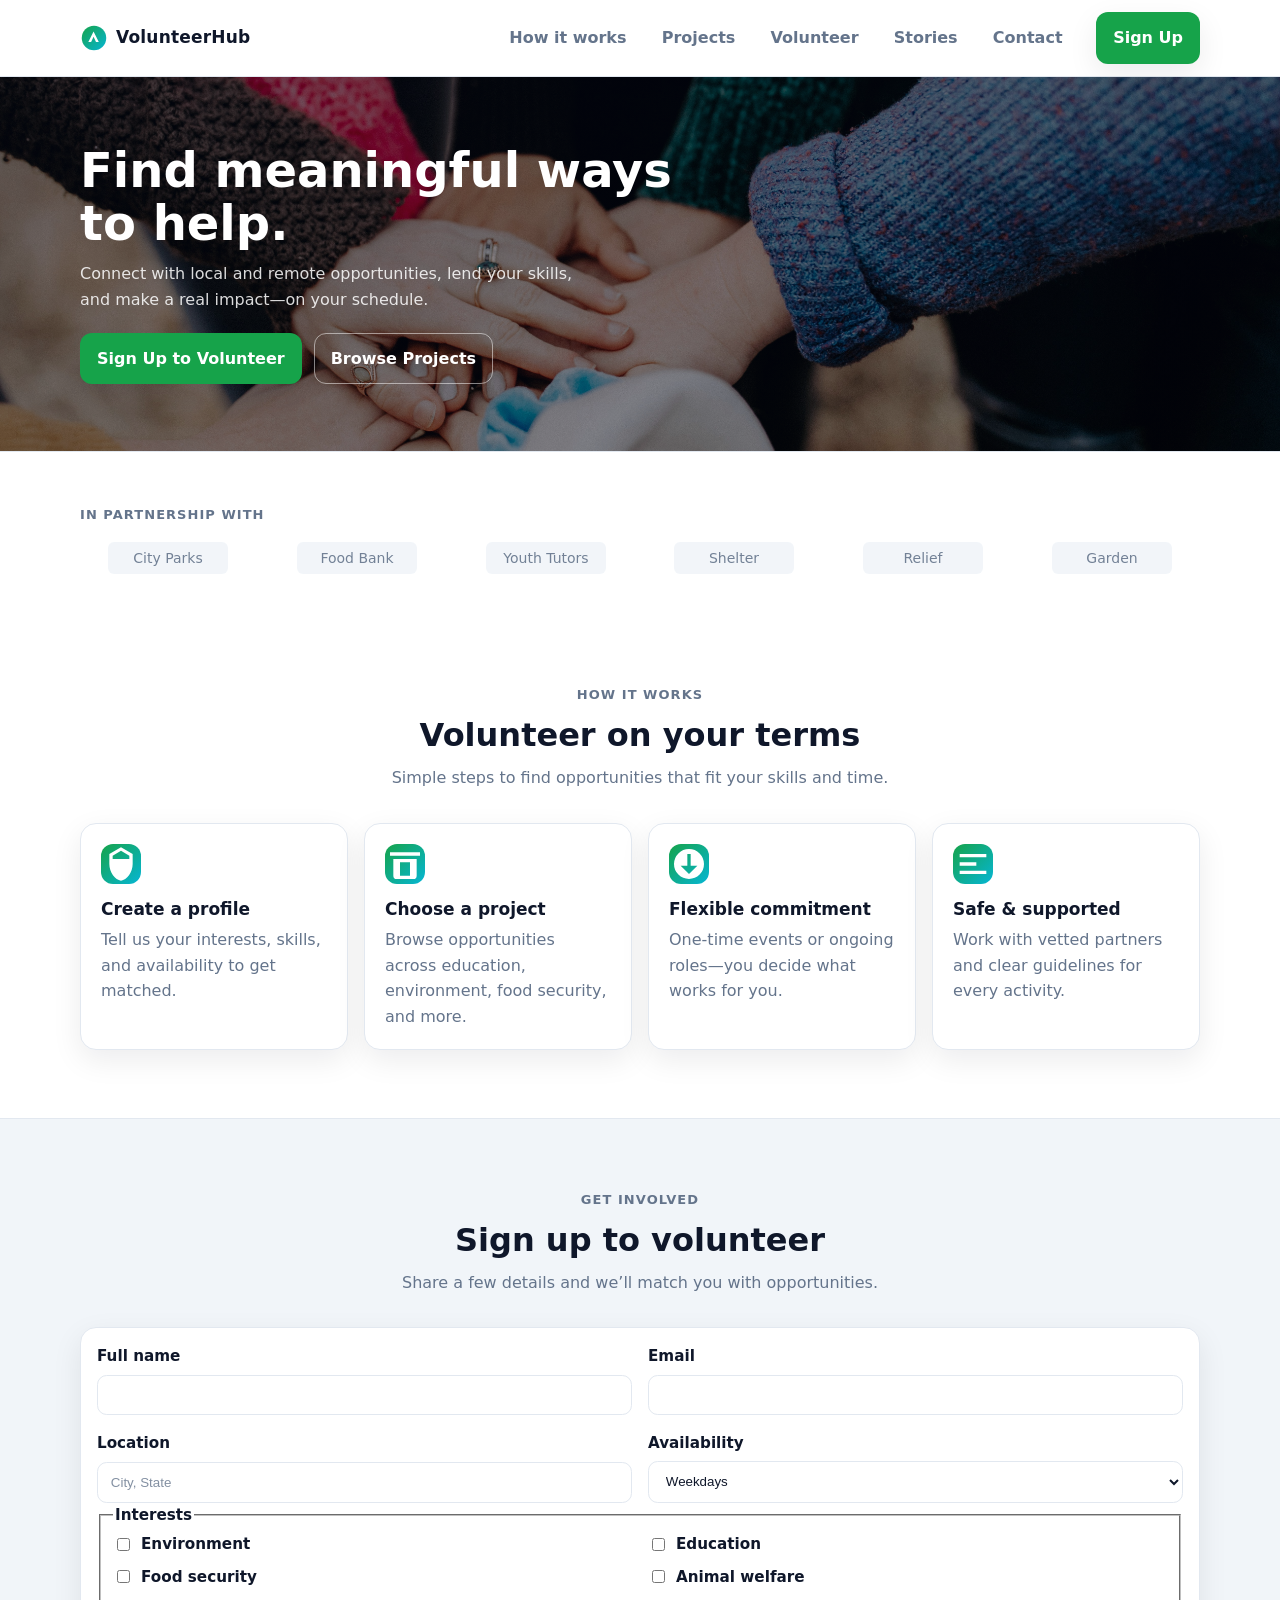
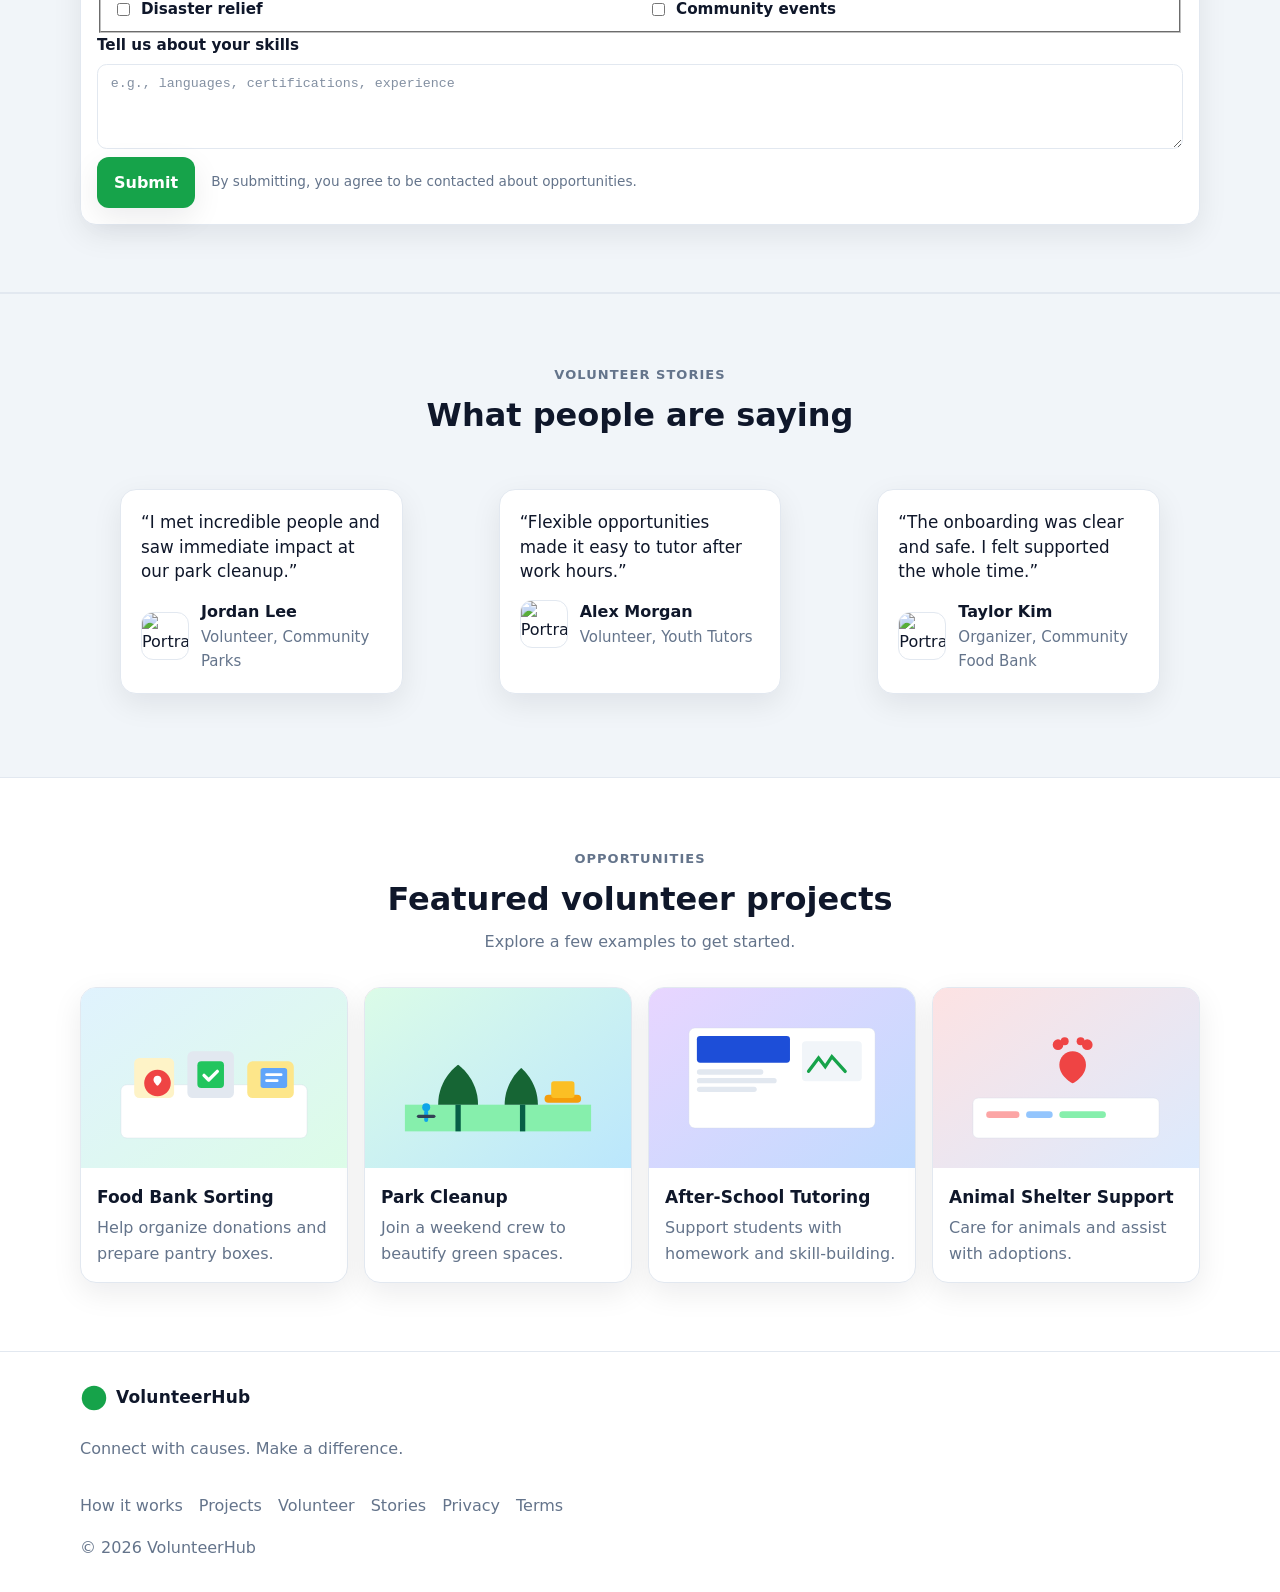
==== index.html @ 857c530c "add initial repo" ====
<!DOCTYPE html>
<html lang="en">
  <head>
    <meta charset="utf-8" />
    <meta name="viewport" content="width=device-width, initial-scale=1" />
    <title>VolunteerHub — Lend a Hand</title>
    <meta name="description" content="Join local and remote volunteer projects. Sign up to help and make an impact." />
    <link rel="stylesheet" href="styles.css" />
  </head>
  <body>
    <!-- Navigation -->
    <header class="site-header">
      <nav class="nav container" aria-label="Primary">
        <a href="#" class="brand" aria-label="VolunteerHub home">
          <svg class="brand-mark" viewBox="0 0 32 32" aria-hidden="true" focusable="false">
            <defs>
              <linearGradient id="g" x1="0" y1="0" x2="1" y2="1">
                <stop offset="0%" stop-color="var(--accent)" />
                <stop offset="100%" stop-color="var(--accent-2)" />
              </linearGradient>
            </defs>
            <circle cx="16" cy="16" r="14" fill="url(#g)" />
            <path d="M9.5 20.5l6-12 6 12h-3.2l-2.8-6-2.8 6H9.5z" fill="#fff" />
          </svg>
          <span class="brand-name">VolunteerHub</span>
        </a>
        <button class="nav-toggle" aria-expanded="false" aria-controls="nav-links">
          <span class="sr-only">Toggle navigation</span>
          ☰
        </button>
        <ul id="nav-links" class="nav-links">
          <li><a href="#features">How it works</a></li>
          <li><a href="#gallery">Projects</a></li>
          <li><a href="#volunteer">Volunteer</a></li>
          <li><a href="#testimonials">Stories</a></li>
          <li><a href="#footer">Contact</a></li>
        </ul>
        <div class="nav-cta">
          <a class="btn btn-primary" href="#volunteer">Sign Up</a>
        </div>
      </nav>
    </header>

    <!-- Hero -->
    <section class="hero" style="--hero-image: url('images/hannah-busing-Zyx1bK9mqmA-unsplash.jpg');">
      <div class="container hero-inner">
        <div class="hero-copy">
          <h1>Find meaningful ways to help.</h1>
          <p>
            Connect with local and remote opportunities, lend your skills, and
            make a real impact—on your schedule.
          </p>
          <div class="hero-actions">
            <a class="btn btn-primary" href="#volunteer">Sign Up to Volunteer</a>
            <a class="btn btn-ghost" href="#gallery">Browse Projects</a>
          </div>
        </div>
        <div class="hero-art" aria-hidden="true">
          <svg viewBox="0 0 520 380" class="hero-svg">
            <defs>
              <linearGradient id="gradA" x1="0" y1="0" x2="1" y2="1">
                <stop offset="0%" stop-color="var(--accent)" />
                <stop offset="100%" stop-color="var(--accent-2)" />
              </linearGradient>
            </defs>
            <rect x="20" y="20" rx="16" width="340" height="220" fill="url(#gradA)" opacity="0.15" />
            <rect x="60" y="60" rx="14" width="280" height="160" fill="url(#gradA)" opacity="0.25" />
            <g opacity="0.9">
              <rect x="380" y="40" width="120" height="16" rx="8" fill="var(--accent)" />
              <rect x="380" y="70" width="90" height="16" rx="8" fill="var(--accent-2)" />
              <rect x="380" y="100" width="60" height="16" rx="8" fill="var(--gray-400)" />
              <rect x="380" y="140" width="120" height="90" rx="10" fill="var(--surface)" stroke="var(--border)" />
            </g>
          </svg>
        </div>
      </div>
    </section>

    <!-- Logo Cloud -->
    <section class="logo-cloud">
      <div class="container">
        <p class="overline">In partnership with</p>
        <ul class="logo-grid" aria-label="Customer logos">
          <li>
            <svg viewBox="0 0 120 32" role="img" aria-label="City Parks Alliance">
              <rect width="120" height="32" rx="6" fill="var(--surface-2)" />
              <text x="60" y="21" text-anchor="middle" fill="var(--text-muted)" font-family="ui-sans-serif, system-ui, -apple-system, Segoe UI, Roboto, Arial" font-size="14">City Parks</text>
            </svg>
          </li>
          <li>
            <svg viewBox="0 0 120 32" role="img" aria-label="Community Food Bank">
              <rect width="120" height="32" rx="6" fill="var(--surface-2)" />
              <text x="60" y="21" text-anchor="middle" fill="var(--text-muted)" font-family="ui-sans-serif, system-ui, -apple-system, Segoe UI, Roboto, Arial" font-size="14">Food Bank</text>
            </svg>
          </li>
          <li>
            <svg viewBox="0 0 120 32" role="img" aria-label="Youth Tutors">
              <rect width="120" height="32" rx="6" fill="var(--surface-2)" />
              <text x="60" y="21" text-anchor="middle" fill="var(--text-muted)" font-family="ui-sans-serif, system-ui, -apple-system, Segoe UI, Roboto, Arial" font-size="14">Youth Tutors</text>
            </svg>
          </li>
          <li>
            <svg viewBox="0 0 120 32" role="img" aria-label="Animal Shelter">
              <rect width="120" height="32" rx="6" fill="var(--surface-2)" />
              <text x="60" y="21" text-anchor="middle" fill="var(--text-muted)" font-family="ui-sans-serif, system-ui, -apple-system, Segoe UI, Roboto, Arial" font-size="14">Shelter</text>
            </svg>
          </li>
          <li>
            <svg viewBox="0 0 120 32" role="img" aria-label="Disaster Relief">
              <rect width="120" height="32" rx="6" fill="var(--surface-2)" />
              <text x="60" y="21" text-anchor="middle" fill="var(--text-muted)" font-family="ui-sans-serif, system-ui, -apple-system, Segoe UI, Roboto, Arial" font-size="14">Relief</text>
            </svg>
          </li>
          <li>
            <svg viewBox="0 0 120 32" role="img" aria-label="Community Garden">
              <rect width="120" height="32" rx="6" fill="var(--surface-2)" />
              <text x="60" y="21" text-anchor="middle" fill="var(--text-muted)" font-family="ui-sans-serif, system-ui, -apple-system, Segoe UI, Roboto, Arial" font-size="14">Garden</text>
            </svg>
          </li>
        </ul>
      </div>
    </section>

    <!-- Features -->
    <section id="features" class="features section">
      <div class="container">
        <header class="section-header">
          <p class="overline">How it works</p>
          <h2>Volunteer on your terms</h2>
          <p class="muted">Simple steps to find opportunities that fit your skills and time.</p>
        </header>
        <div class="feature-grid">
          <article class="feature">
            <div class="icon">
              <svg viewBox="0 0 24 24" aria-hidden="true"><path fill="currentColor" d="M12 2l7 4v6c0 5-3.5 9.5-7 10-3.5-.5-7-5-7-10V6l7-4zM7 9h10V7L12 4 7 7v2z"/></svg>
            </div>
            <h3>Create a profile</h3>
            <p>Tell us your interests, skills, and availability to get matched.</p>
          </article>
          <article class="feature">
            <div class="icon">
              <svg viewBox="0 0 24 24" aria-hidden="true"><path fill="currentColor" d="M3 5h18v2H3V5zm2 4h14v10a2 2 0 0 1-2 2H7a2 2 0 0 1-2-2V9zm4 2v8h6v-8H9z"/></svg>
            </div>
            <h3>Choose a project</h3>
            <p>Browse opportunities across education, environment, food security, and more.</p>
          </article>
          <article class="feature">
            <div class="icon">
              <svg viewBox="0 0 24 24" aria-hidden="true"><path fill="currentColor" d="M12 3a9 9 0 100 18 9 9 0 000-18zm1 10h4l-5 5-5-5h4V6h2v7z"/></svg>
            </div>
            <h3>Flexible commitment</h3>
            <p>One-time events or ongoing roles—you decide what works for you.</p>
          </article>
          <article class="feature">
            <div class="icon">
              <svg viewBox="0 0 24 24" aria-hidden="true"><path fill="currentColor" d="M4 6h16v2H4V6zm0 5h10v2H4v-2zm0 5h16v2H4v-2z"/></svg>
            </div>
            <h3>Safe & supported</h3>
            <p>Work with vetted partners and clear guidelines for every activity.</p>
          </article>
        </div>
      </div>
    </section>

    <!-- Volunteer Signup -->
    <section id="volunteer" class="section alt volunteer">
      <div class="container">
        <header class="section-header">
          <p class="overline">Get involved</p>
          <h2>Sign up to volunteer</h2>
          <p class="muted">Share a few details and we’ll match you with opportunities.</p>
        </header>
        <form class="form" action="/signup" method="post">
          <div class="form-grid">
            <div class="input-group">
              <label for="name">Full name</label>
              <input type="text" id="name" name="name" required autocomplete="name" />
            </div>
            <div class="input-group">
              <label for="email">Email</label>
              <input type="email" id="email" name="email" required autocomplete="email" />
            </div>
            <div class="input-group">
              <label for="location">Location</label>
              <input type="text" id="location" name="location" placeholder="City, State" autocomplete="address-level2" />
            </div>
            <div class="input-group">
              <label for="availability">Availability</label>
              <select id="availability" name="availability">
                <option value="weekdays">Weekdays</option>
                <option value="weeknights">Weeknights</option>
                <option value="weekends">Weekends</option>
                <option value="flexible">Flexible</option>
              </select>
            </div>
          </div>

          <fieldset class="input-group">
            <legend>Interests</legend>
            <div class="checkbox-grid">
              <label class="checkbox"><input type="checkbox" name="interests" value="environment" /> Environment</label>
              <label class="checkbox"><input type="checkbox" name="interests" value="education" /> Education</label>
              <label class="checkbox"><input type="checkbox" name="interests" value="food" /> Food security</label>
              <label class="checkbox"><input type="checkbox" name="interests" value="shelter" /> Animal welfare</label>
              <label class="checkbox"><input type="checkbox" name="interests" value="disaster" /> Disaster relief</label>
              <label class="checkbox"><input type="checkbox" name="interests" value="community" /> Community events</label>
            </div>
          </fieldset>

          <div class="input-group">
            <label for="message">Tell us about your skills</label>
            <textarea id="message" name="message" rows="4" placeholder="e.g., languages, certifications, experience"></textarea>
          </div>

          <div class="form-actions">
            <button class="btn btn-primary" type="submit">Submit</button>
            <p class="muted small">By submitting, you agree to be contacted about opportunities.</p>
          </div>
        </form>
      </div>
    </section>

    <!-- Testimonials -->
    <section id="testimonials" class="testimonials section alt">
      <div class="container">
        <header class="section-header">
          <p class="overline">Volunteer stories</p>
          <h2>What people are saying</h2>
        </header>
        <div class="testimonial-grid">
          <figure class="testimonial">
            <blockquote>
              “I met incredible people and saw immediate impact at our park cleanup.”
            </blockquote>
            <figcaption>
              <img class="avatar" src="https://images.unsplash.com/photo-1494790108377-be9c29b29330?auto=format&fit=crop&w=128&h=128&q=60&crop=faces" alt="Portrait of Jordan Lee" loading="lazy" decoding="async" />
              <div>
                <div class="name">Jordan Lee</div>
                <div class="role">Volunteer, Community Parks</div>
              </div>
            </figcaption>
          </figure>
          <figure class="testimonial">
            <blockquote>
              “Flexible opportunities made it easy to tutor after work hours.”
            </blockquote>
            <figcaption>
              <img class="avatar" src="https://images.unsplash.com/photo-1544723795-3fb6469f5b39?auto=format&fit=crop&w=128&h=128&q=60&crop=faces" alt="Portrait of Alex Morgan" loading="lazy" decoding="async" />
              <div>
                <div class="name">Alex Morgan</div>
                <div class="role">Volunteer, Youth Tutors</div>
              </div>
            </figcaption>
          </figure>
          <figure class="testimonial">
            <blockquote>
              “The onboarding was clear and safe. I felt supported the whole time.”
            </blockquote>
            <figcaption>
              <img class="avatar" src="https://images.unsplash.com/photo-1508214751196-bcfd4ca60f91?auto=format&fit=crop&w=128&h=128&q=60&crop=faces" alt="Portrait of Taylor Kim" loading="lazy" decoding="async" />
              <div>
                <div class="name">Taylor Kim</div>
                <div class="role">Organizer, Community Food Bank</div>
              </div>
            </figcaption>
          </figure>
        </div>
      </div>
    </section>

    <!-- Card Gallery -->
    <section id="gallery" class="gallery section">
      <div class="container">
        <header class="section-header">
          <p class="overline">Opportunities</p>
          <h2>Featured volunteer projects</h2>
          <p class="muted">Explore a few examples to get started.</p>
        </header>
        <div class="card-grid">
          <article class="card">
            <div class="card-media gradient-1" aria-hidden="true">
              <img src="images/food-bank.svg" alt="Volunteers sorting food donations" loading="lazy" decoding="async" />
            </div>
            <div class="card-body">
              <h3>Food Bank Sorting</h3>
              <p>Help organize donations and prepare pantry boxes.</p>
            </div>
          </article>
          <article class="card">
            <div class="card-media gradient-2" aria-hidden="true">
              <img src="images/park-cleanup.svg" alt="Park cleanup volunteers" loading="lazy" decoding="async" />
            </div>
            <div class="card-body">
              <h3>Park Cleanup</h3>
              <p>Join a weekend crew to beautify green spaces.</p>
            </div>
          </article>
          <article class="card">
            <div class="card-media gradient-3" aria-hidden="true">
              <img src="images/tutoring.svg" alt="After-school tutoring session" loading="lazy" decoding="async" />
            </div>
            <div class="card-body">
              <h3>After‑School Tutoring</h3>
              <p>Support students with homework and skill-building.</p>
            </div>
          </article>
          <article class="card">
            <div class="card-media gradient-4" aria-hidden="true">
              <img src="images/animal-shelter.svg" alt="Animal shelter volunteers" loading="lazy" decoding="async" />
            </div>
            <div class="card-body">
              <h3>Animal Shelter Support</h3>
              <p>Care for animals and assist with adoptions.</p>
            </div>
          </article>
        </div>
      </div>
    </section>

    <!-- Footer -->
    <footer id="footer" class="site-footer">
      <div class="container footer-inner">
        <div class="footer-brand">
          <a href="#" class="brand">
            <svg class="brand-mark" viewBox="0 0 32 32" aria-hidden="true" focusable="false">
              <circle cx="16" cy="16" r="14" fill="currentColor" />
            </svg>
            <span class="brand-name">VolunteerHub</span>
          </a>
          <p class="muted">Connect with causes. Make a difference.</p>
        </div>
        <ul class="footer-links">
          <li><a href="#features">How it works</a></li>
          <li><a href="#gallery">Projects</a></li>
          <li><a href="#volunteer">Volunteer</a></li>
          <li><a href="#testimonials">Stories</a></li>
          <li><a href="#">Privacy</a></li>
          <li><a href="#">Terms</a></li>
        </ul>
        <p class="copyright">© <span id="year">2026</span> VolunteerHub</p>
      </div>
    </footer>

    <!-- No JS: simple enhancement to keep nav usable on small screens via CSS only -->
  </body>
  </html>
---- styles.css ----
/*
  Pure HTML + CSS Landing Page
  - Responsive layout
  - Accessible color contrast
  - System fonts, no network requests
*/

:root {
  --bg: #ffffff;
  --text: #0f172a; /* slate-900 */
  --text-muted: #64748b; /* slate-500 */
  --accent: #16a34a; /* green-600 */
  --accent-2: #06b6d4; /* cyan-500 */
  --surface: #ffffff;
  --surface-2: #f1f5f9; /* slate-100 */
  --border: #e2e8f0; /* slate-200 */
  --shadow: 0 10px 30px rgba(2, 6, 23, 0.08);
}

/* Base reset */
*, *::before, *::after { box-sizing: border-box; }
html, body { height: 100%; }
body {
  margin: 0;
  color: var(--text);
  background: var(--bg);
  font-family: ui-sans-serif, system-ui, -apple-system, Segoe UI, Roboto, Helvetica, Arial, Apple Color Emoji, Segoe UI Emoji;
  line-height: 1.6;
  -webkit-font-smoothing: antialiased;
  -moz-osx-font-smoothing: grayscale;
}
img, svg { display: block; max-width: 100%; }
a { color: inherit; text-decoration: none; }
ul { list-style: none; padding: 0; margin: 0; }
button { font: inherit; color: inherit; background: none; border: 0; padding: 0; }

.sr-only {
  position: absolute; width: 1px; height: 1px; padding: 0; margin: -1px; overflow: hidden; clip: rect(0,0,0,0); border: 0;
}

/* Utilities */
.container {
  max-width: 72rem; /* 1152px */
  margin-inline: auto;
  padding-inline: 1rem;
}
.overline {
  font-weight: 600;
  font-size: 0.8125rem;
  letter-spacing: 0.08em;
  text-transform: uppercase;
  color: var(--text-muted);
}
.muted { color: var(--text-muted); }

.btn {
  display: inline-flex; align-items: center; justify-content: center;
  gap: 0.5rem;
  padding: 0.75rem 1rem;
  border-radius: 0.75rem;
  font-weight: 600;
  border: 1px solid transparent;
  transition: transform 120ms ease, background-color 120ms ease, border-color 120ms ease;
}
.btn:active { transform: translateY(1px); }
.btn-primary { background: var(--accent); color: #fff; box-shadow: var(--shadow); }
.btn-primary:hover { filter: brightness(0.95); }
.btn-ghost { background: transparent; border-color: var(--border); color: var(--text); }
.btn-ghost:hover { background: var(--surface-2); }

/* Header / Nav */
.site-header {
  position: sticky; top: 0; z-index: 10; backdrop-filter: blur(8px);
  background: color-mix(in oklab, var(--bg) 90%, transparent);
  border-bottom: 1px solid var(--border);
}
.nav { display: grid; grid-template-columns: 1fr auto auto; align-items: center; gap: 1rem; padding-block: 0.75rem; }
.brand { display: inline-flex; align-items: center; gap: 0.5rem; font-weight: 800; }
.brand-mark { width: 28px; height: 28px; color: var(--accent); }
.brand-name { font-size: 1.0625rem; letter-spacing: 0.2px; }

.nav-toggle { display: none; }
.nav-links { display: flex; gap: 1rem; align-items: center; }
.nav-links a { padding: 0.5rem 0.6rem; border-radius: 0.5rem; color: var(--text-muted); font-weight: 600; }
.nav-links a:hover { color: var(--text); background: var(--surface-2); }
.nav-cta { margin-left: 0.5rem; }

/* Hero */
.hero {
  /* Background image with overlay for contrast */
  background-image:
    linear-gradient(to bottom right, rgba(2, 6, 23, 0.55), rgba(2, 6, 23, 0.35)),
    var(--hero-image);
  background-size: cover;
  background-position: center;
  background-repeat: no-repeat;
  color: #fff;
  border-bottom: 1px solid var(--border);
}
.hero-inner { display: grid; grid-template-columns: 1.2fr 1fr; align-items: center; gap: 2rem; padding-block: clamp(2.5rem, 4vw + 1rem, 6rem); }
.hero-copy h1 { font-size: clamp(1.8rem, 1.4rem + 2.2vw, 3rem); line-height: 1.1; margin: 0 0 0.75rem; }
.hero-copy p { margin: 0 0 1.25rem; max-width: 50ch; color: rgba(255,255,255,0.85); }
.hero-actions { display: flex; flex-wrap: wrap; gap: 0.75rem; }
.hero-art { display: grid; place-items: center; }
.hero-svg { width: min(100%, 520px); height: auto; filter: drop-shadow(var(--shadow)); }

/* Buttons on image hero */
.hero .btn-ghost { color: #fff; border-color: rgba(255,255,255,0.5); }
.hero .btn-ghost:hover { background: rgba(255,255,255,0.08); }

/* Logo cloud */
.logo-cloud { padding-block: 2.5rem; }
.logo-grid { margin-top: 1rem; display: grid; grid-template-columns: repeat(2, 1fr); gap: 0.75rem; align-items: center; }
.logo-grid li { display: grid; place-items: center; opacity: 0.9; }
.logo-grid svg { height: 32px; width: 120px; }

/* Section */
.section { padding-block: clamp(2.5rem, 4vw + 1rem, 5rem); }
.alt { background: var(--surface-2); border-block: 1px solid var(--border); }
.section-header { text-align: center; margin-bottom: 2rem; }
.section-header h2 { font-size: clamp(1.4rem, 1rem + 1.6vw, 2rem); margin: 0.25rem 0 0.25rem; }
.section-header p { margin: 0.25rem auto 0; max-width: 60ch; }

/* Features */
.feature-grid { display: grid; grid-template-columns: repeat(2, minmax(0, 1fr)); gap: 1rem; }
.feature { background: var(--surface); border: 1px solid var(--border); border-radius: 1rem; padding: 1.25rem; box-shadow: var(--shadow); }
.feature .icon { width: 40px; height: 40px; display: grid; place-items: center; border-radius: 0.75rem; color: #fff; background: linear-gradient(135deg, var(--accent), var(--accent-2)); margin-bottom: 0.75rem; }
.feature h3 { margin: 0 0 0.25rem; font-size: 1.0625rem; }
.feature p { margin: 0; color: var(--text-muted); }

/* Testimonials */
.testimonial-grid { display: grid; grid-template-columns: 1fr; gap: 1rem; }
.testimonial { background: var(--surface); border: 1px solid var(--border); border-radius: 1rem; padding: 1.25rem; box-shadow: var(--shadow); }
.testimonial blockquote { margin: 0 0 1rem; font-size: 1.05rem; line-height: 1.45; }
.testimonial figcaption { display: grid; grid-template-columns: 48px 1fr; gap: 0.75rem; align-items: center; }
.avatar { width: 48px; height: 48px; border-radius: 12px; border: 1px solid var(--border); }
.name { font-weight: 700; }
.role { color: var(--text-muted); font-size: 0.9375rem; }

/* Card gallery */
.card-grid { display: grid; grid-template-columns: repeat(2, minmax(0, 1fr)); gap: 1rem; }
.card { background: var(--surface); border: 1px solid var(--border); border-radius: 1rem; overflow: hidden; box-shadow: var(--shadow); display: grid; grid-template-rows: 180px auto; }
.card-media { position: relative; background: var(--surface-2); }
.card-media img { position: absolute; inset: 0; width: 100%; height: 100%; object-fit: cover; }
.card-body { padding: 1rem; }
.card h3 { margin: 0 0 0.25rem; font-size: 1.0625rem; }
.card p { margin: 0; color: var(--text-muted); }

/* Gradients for cards */
.gradient-1 { background: linear-gradient(135deg, #eef2ff, #e0f2fe); }
.gradient-2 { background: linear-gradient(135deg, #fef3c7, #e9d5ff); }
.gradient-3 { background: linear-gradient(135deg, #dcfce7, #e0f2fe); }
.gradient-4 { background: linear-gradient(135deg, #fee2e2, #dbeafe); }

/* Footer */
.site-footer { border-top: 1px solid var(--border); background: var(--surface); }
.footer-inner { display: grid; gap: 1rem; padding-block: 2rem; }
.footer-brand { display: grid; gap: 0.5rem; }
.footer-links { display: flex; flex-wrap: wrap; gap: 0.75rem 1rem; }
.footer-links a { color: var(--text-muted); }
.footer-links a:hover { color: var(--text); text-decoration: underline; text-underline-offset: 3px; }
.copyright { color: var(--text-muted); margin: 0; }

/* Focus styles */
:where(a, button, .btn) { outline: none; }
:where(a, button, .btn):focus-visible {
  outline: 3px solid color-mix(in oklab, var(--accent) 40%, transparent);
  outline-offset: 2px;
  border-radius: 0.5rem;
}

/* Responsive */
@media (min-width: 640px) {
  .logo-grid { grid-template-columns: repeat(3, 1fr); }
  .testimonial-grid { grid-template-columns: repeat(2, 1fr); }
}

@media (min-width: 900px) {
  .logo-grid { grid-template-columns: repeat(6, 1fr); }
  .feature-grid { grid-template-columns: repeat(4, 1fr); }
  .testimonial-grid { grid-template-columns: repeat(3, 1fr); }
  .card-grid { grid-template-columns: repeat(4, 1fr); }
}

@media (max-width: 900px) {
  .hero-inner { grid-template-columns: 1fr; text-align: center; }
  .hero-actions { justify-content: center; }
}

/* Volunteer form */
.form { background: var(--surface); border: 1px solid var(--border); border-radius: 1rem; padding: 1rem; box-shadow: var(--shadow); }
.form-grid { display: grid; grid-template-columns: 1fr; gap: 1rem; }
.input-group { display: grid; gap: 0.4rem; }
.input-group label, fieldset legend { font-weight: 600; font-size: 0.95rem; }
input[type="text"], input[type="email"], select, textarea {
  width: 100%;
  border: 1px solid var(--border);
  background: var(--surface);
  color: var(--text);
  border-radius: 0.6rem;
  padding: 0.7rem 0.8rem;
}
input::placeholder, textarea::placeholder { color: color-mix(in oklab, var(--text-muted) 80%, transparent); }
textarea { resize: vertical; }
.checkbox-grid { display: grid; grid-template-columns: repeat(2, minmax(0, 1fr)); gap: 0.5rem 1rem; }
.checkbox { display: inline-flex; align-items: center; gap: 0.5rem; font-weight: 500; color: var(--text); }
.form-actions { display: flex; align-items: center; gap: 1rem; margin-top: 0.5rem; flex-wrap: wrap; }
.small { font-size: 0.85rem; }

@media (min-width: 720px) {
  .form-grid { grid-template-columns: repeat(2, 1fr); }
}

/* Hide decorative SVG when hero uses imagery */
.hero .hero-art { display: none; }
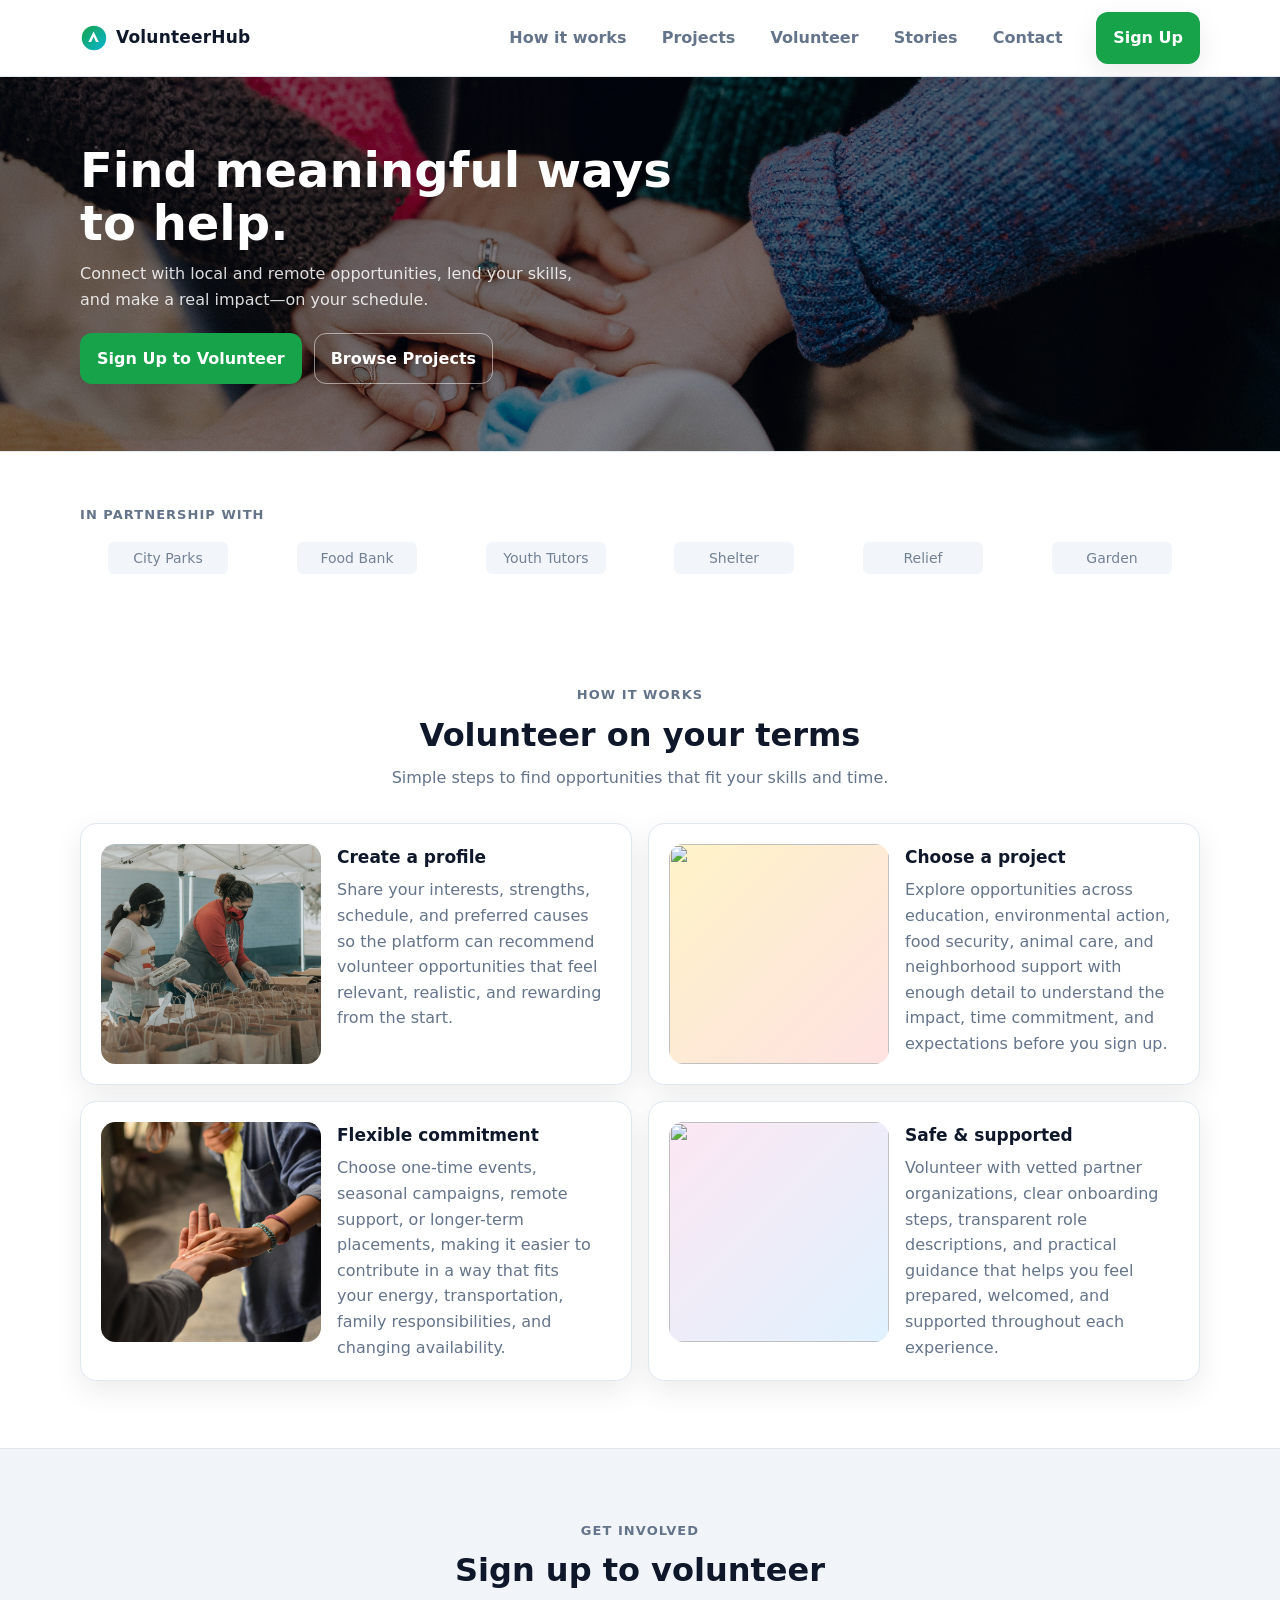
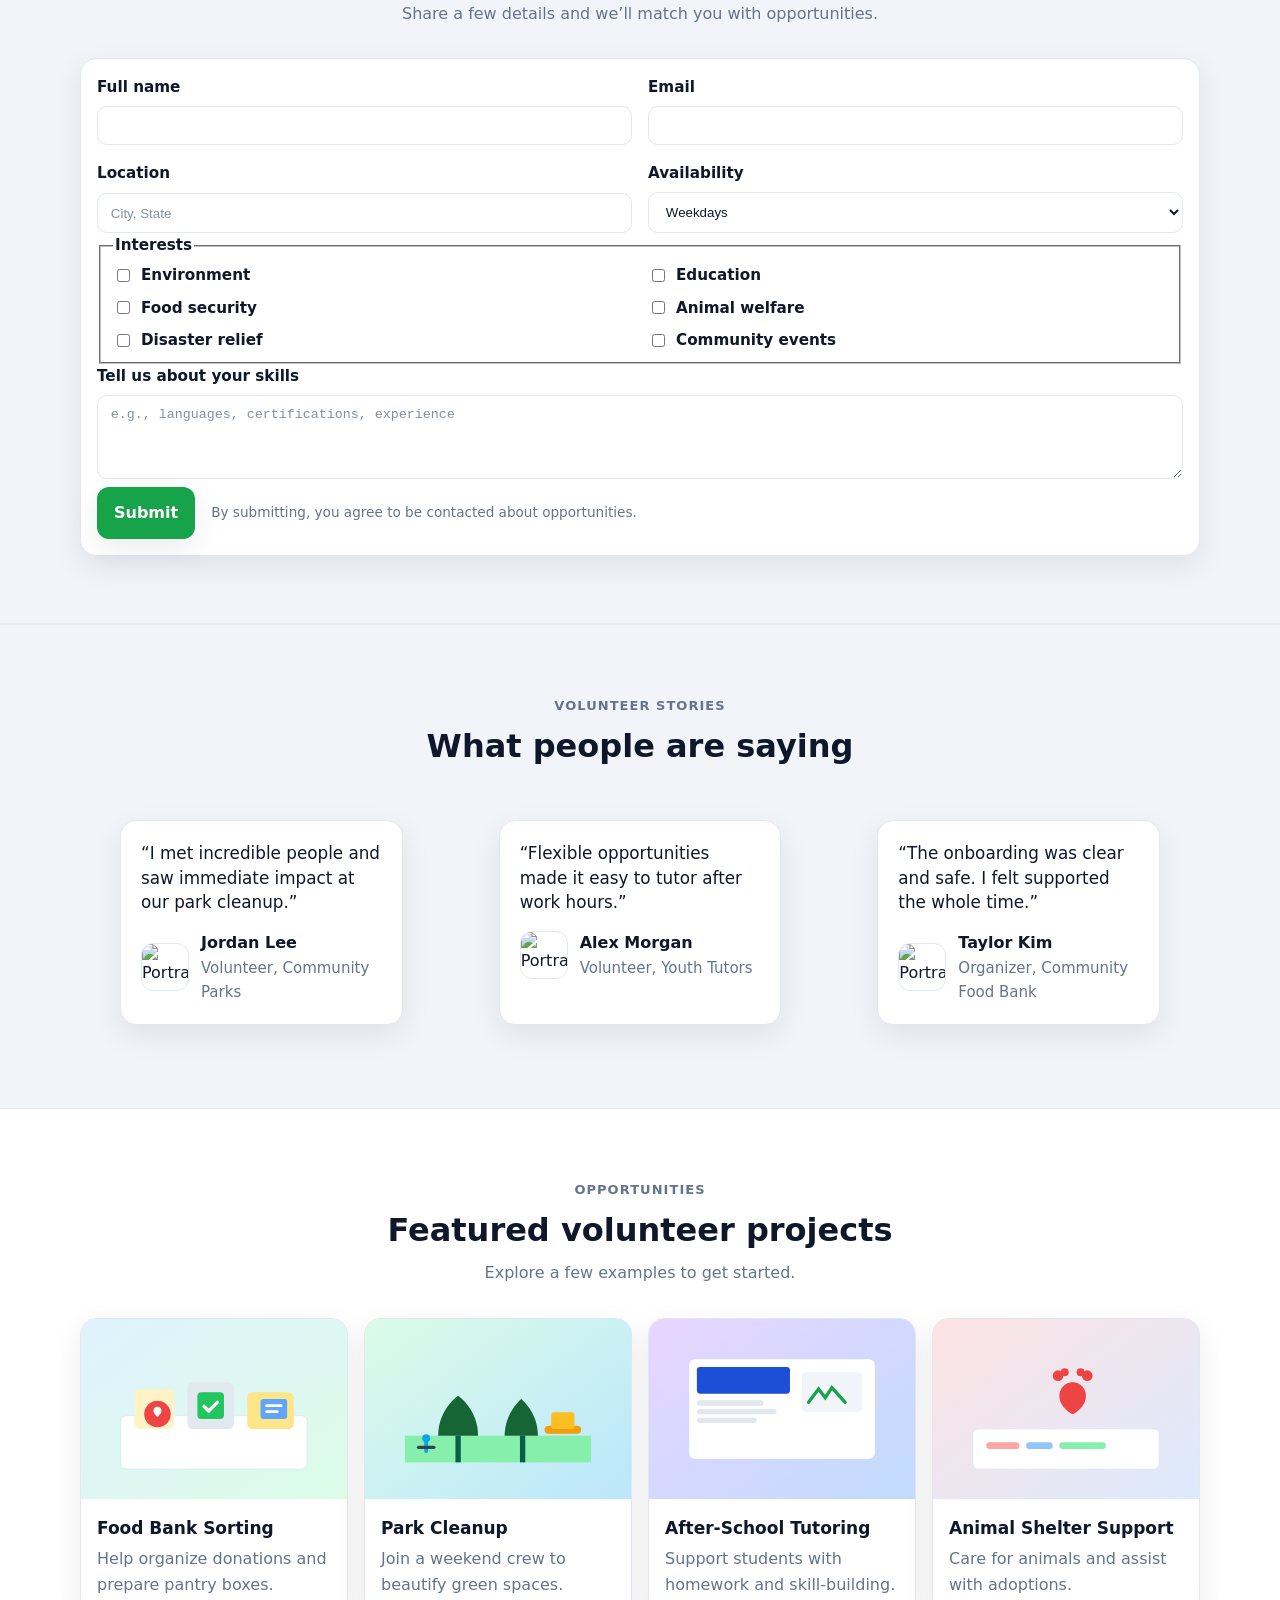
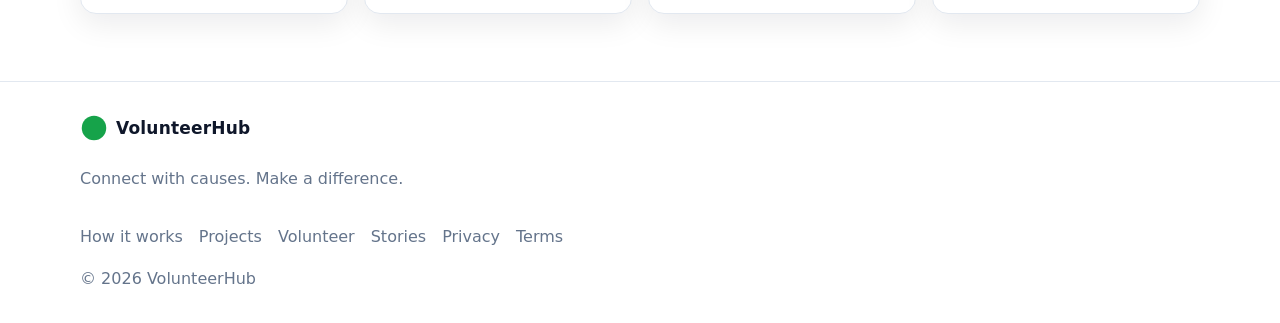
==== commit b2bb13fc: "Add feature images and redesign feature cards" ====
--- a/index.html
+++ b/index.html
@@ -131,32 +131,40 @@
         </header>
         <div class="feature-grid">
           <article class="feature">
-            <div class="icon">
-              <svg viewBox="0 0 24 24" aria-hidden="true"><path fill="currentColor" d="M12 2l7 4v6c0 5-3.5 9.5-7 10-3.5-.5-7-5-7-10V6l7-4zM7 9h10V7L12 4 7 7v2z"/></svg>
-            </div>
-            <h3>Create a profile</h3>
-            <p>Tell us your interests, skills, and availability to get matched.</p>
+            <div class="feature-media placeholder-profile" aria-hidden="true">
+              <img src="images/featureSection1.jpg" alt="" loading="lazy" decoding="async" />
+            </div>
+            <div class="feature-copy">
+              <h3>Create a profile</h3>
+              <p>Share your interests, strengths, schedule, and preferred causes so the platform can recommend volunteer opportunities that feel relevant, realistic, and rewarding from the start.</p>
+            </div>
           </article>
           <article class="feature">
-            <div class="icon">
-              <svg viewBox="0 0 24 24" aria-hidden="true"><path fill="currentColor" d="M3 5h18v2H3V5zm2 4h14v10a2 2 0 0 1-2 2H7a2 2 0 0 1-2-2V9zm4 2v8h6v-8H9z"/></svg>
-            </div>
-            <h3>Choose a project</h3>
-            <p>Browse opportunities across education, environment, food security, and more.</p>
+            <div class="feature-media placeholder-project" aria-hidden="true">
+              <img src="images/featureSection2.jpg" alt="" loading="lazy" decoding="async" />
+            </div>
+            <div class="feature-copy">
+              <h3>Choose a project</h3>
+              <p>Explore opportunities across education, environmental action, food security, animal care, and neighborhood support with enough detail to understand the impact, time commitment, and expectations before you sign up.</p>
+            </div>
           </article>
           <article class="feature">
-            <div class="icon">
-              <svg viewBox="0 0 24 24" aria-hidden="true"><path fill="currentColor" d="M12 3a9 9 0 100 18 9 9 0 000-18zm1 10h4l-5 5-5-5h4V6h2v7z"/></svg>
-            </div>
-            <h3>Flexible commitment</h3>
-            <p>One-time events or ongoing roles—you decide what works for you.</p>
+            <div class="feature-media placeholder-flexible" aria-hidden="true">
+              <img src="images/featureSection3.jpg" alt="" loading="lazy" decoding="async" />
+            </div>
+            <div class="feature-copy">
+              <h3>Flexible commitment</h3>
+              <p>Choose one-time events, seasonal campaigns, remote support, or longer-term placements, making it easier to contribute in a way that fits your energy, transportation, family responsibilities, and changing availability.</p>
+            </div>
           </article>
           <article class="feature">
-            <div class="icon">
-              <svg viewBox="0 0 24 24" aria-hidden="true"><path fill="currentColor" d="M4 6h16v2H4V6zm0 5h10v2H4v-2zm0 5h16v2H4v-2z"/></svg>
-            </div>
-            <h3>Safe & supported</h3>
-            <p>Work with vetted partners and clear guidelines for every activity.</p>
+            <div class="feature-media placeholder-support" aria-hidden="true">
+              <img src="images/featureSection4.jpg" alt="" loading="lazy" decoding="async" />
+            </div>
+            <div class="feature-copy">
+              <h3>Safe & supported</h3>
+              <p>Volunteer with vetted partner organizations, clear onboarding steps, transparent role descriptions, and practical guidance that helps you feel prepared, welcomed, and supported throughout each experience.</p>
+            </div>
           </article>
         </div>
       </div>
--- a/styles.css
+++ b/styles.css
@@ -122,11 +122,49 @@
 .section-header p { margin: 0.25rem auto 0; max-width: 60ch; }
 
 /* Features */
-.feature-grid { display: grid; grid-template-columns: repeat(2, minmax(0, 1fr)); gap: 1rem; }
-.feature { background: var(--surface); border: 1px solid var(--border); border-radius: 1rem; padding: 1.25rem; box-shadow: var(--shadow); }
-.feature .icon { width: 40px; height: 40px; display: grid; place-items: center; border-radius: 0.75rem; color: #fff; background: linear-gradient(135deg, var(--accent), var(--accent-2)); margin-bottom: 0.75rem; }
-.feature h3 { margin: 0 0 0.25rem; font-size: 1.0625rem; }
-.feature p { margin: 0; color: var(--text-muted); }
+.feature-grid { display: grid; grid-template-columns: repeat(1, minmax(0, 1fr)); gap: 1rem; }
+.feature {
+  display: grid;
+  grid-template-columns: 220px 1fr;
+  align-items: start;
+  gap: 1rem;
+  background: var(--surface);
+  border: 1px solid var(--border);
+  border-radius: 1rem;
+  padding: 1.25rem;
+  box-shadow: var(--shadow);
+}
+.feature-media {
+  width: 220px;
+  height: 220px;
+  min-height: 220px;
+  align-self: start;
+  display: block;
+  padding: 0;
+  border-radius: 0.9rem;
+  overflow: hidden;
+  background-size: cover;
+  background-position: center;
+}
+.feature-media img {
+  width: 100%;
+  height: 100%;
+  min-height: 100%;
+  object-fit: cover;
+}
+.placeholder-profile { background-image: linear-gradient(135deg, #dcfce7, #e0f2fe); }
+.placeholder-project { background-image: linear-gradient(135deg, #fef3c7, #fee2e2); }
+.placeholder-flexible { background-image: linear-gradient(135deg, #dbeafe, #ede9fe); }
+.placeholder-support { background-image: linear-gradient(135deg, #fce7f3, #e0f2fe); }
+.feature-media span {
+  display: inline-flex;
+  align-items: center;
+  justify-content: center;
+  min-height: 100%;
+}
+.feature-copy { min-width: 0; }
+.feature h3 { margin: 0 0 0.4rem; font-size: 1.0625rem; }
+.feature p { margin: 0; color: var(--text-muted); max-width: 56ch; text-wrap: pretty; }
 
 /* Testimonials */
 .testimonial-grid { display: grid; grid-template-columns: 1fr; gap: 1rem; }
@@ -177,7 +215,7 @@
 
 @media (min-width: 900px) {
   .logo-grid { grid-template-columns: repeat(6, 1fr); }
-  .feature-grid { grid-template-columns: repeat(4, 1fr); }
+  .feature-grid { grid-template-columns: repeat(2, minmax(0, 1fr)); }
   .testimonial-grid { grid-template-columns: repeat(3, 1fr); }
   .card-grid { grid-template-columns: repeat(4, 1fr); }
 }
@@ -185,6 +223,13 @@
 @media (max-width: 900px) {
   .hero-inner { grid-template-columns: 1fr; text-align: center; }
   .hero-actions { justify-content: center; }
+  .feature { grid-template-columns: 1fr; }
+  .feature-media {
+    width: 100%;
+    height: 220px;
+    min-height: 220px;
+  }
+  .feature-media img { min-height: 220px; }
 }
 
 /* Volunteer form */
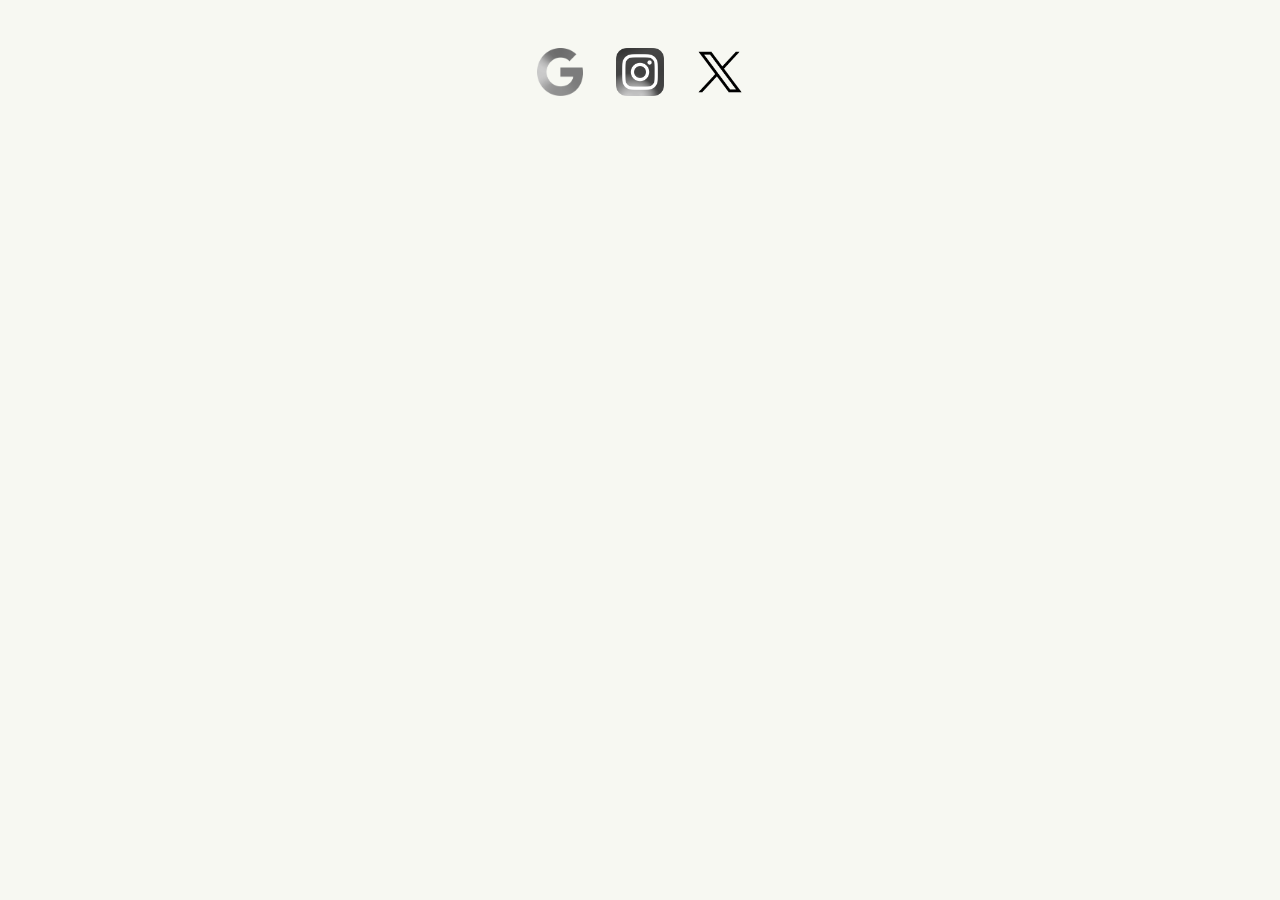
==== commit 6227d6ba: "add demo files" ====
--- a/index.html
+++ b/index.html
@@ -1,354 +1,19 @@
 <!DOCTYPE html>
 <html lang="en">
   <head>
-    <meta charset="utf-8" />
-    <meta name="viewport" content="width=device-width, initial-scale=1" />
-    <title>VolunteerHub — Lend a Hand</title>
-    <meta name="description" content="Join local and remote volunteer projects. Sign up to help and make an impact." />
-    <link rel="stylesheet" href="styles.css" />
+    <meta charset="UTF-8">
+    <meta name="viewport" content="width=device-width, initial-scale=1.0">
+    <title>UI 200 Demo</title>
+    <link rel="stylesheet" href="style.css">
   </head>
   <body>
-    <!-- Navigation -->
-    <header class="site-header">
-      <nav class="nav container" aria-label="Primary">
-        <a href="#" class="brand" aria-label="VolunteerHub home">
-          <svg class="brand-mark" viewBox="0 0 32 32" aria-hidden="true" focusable="false">
-            <defs>
-              <linearGradient id="g" x1="0" y1="0" x2="1" y2="1">
-                <stop offset="0%" stop-color="var(--accent)" />
-                <stop offset="100%" stop-color="var(--accent-2)" />
-              </linearGradient>
-            </defs>
-            <circle cx="16" cy="16" r="14" fill="url(#g)" />
-            <path d="M9.5 20.5l6-12 6 12h-3.2l-2.8-6-2.8 6H9.5z" fill="#fff" />
-          </svg>
-          <span class="brand-name">VolunteerHub</span>
-        </a>
-        <button class="nav-toggle" aria-expanded="false" aria-controls="nav-links">
-          <span class="sr-only">Toggle navigation</span>
-          ☰
-        </button>
-        <ul id="nav-links" class="nav-links">
-          <li><a href="#features">How it works</a></li>
-          <li><a href="#gallery">Projects</a></li>
-          <li><a href="#volunteer">Volunteer</a></li>
-          <li><a href="#testimonials">Stories</a></li>
-          <li><a href="#footer">Contact</a></li>
-        </ul>
-        <div class="nav-cta">
-          <a class="btn btn-primary" href="#volunteer">Sign Up</a>
-        </div>
-      </nav>
-    </header>
-
-    <!-- Hero -->
-    <section class="hero" style="--hero-image: url('images/hannah-busing-Zyx1bK9mqmA-unsplash.jpg');">
-      <div class="container hero-inner">
-        <div class="hero-copy">
-          <h1>Find meaningful ways to help.</h1>
-          <p>
-            Connect with local and remote opportunities, lend your skills, and
-            make a real impact—on your schedule.
-          </p>
-          <div class="hero-actions">
-            <a class="btn btn-primary" href="#volunteer">Sign Up to Volunteer</a>
-            <a class="btn btn-ghost" href="#gallery">Browse Projects</a>
-          </div>
-        </div>
-        <div class="hero-art" aria-hidden="true">
-          <svg viewBox="0 0 520 380" class="hero-svg">
-            <defs>
-              <linearGradient id="gradA" x1="0" y1="0" x2="1" y2="1">
-                <stop offset="0%" stop-color="var(--accent)" />
-                <stop offset="100%" stop-color="var(--accent-2)" />
-              </linearGradient>
-            </defs>
-            <rect x="20" y="20" rx="16" width="340" height="220" fill="url(#gradA)" opacity="0.15" />
-            <rect x="60" y="60" rx="14" width="280" height="160" fill="url(#gradA)" opacity="0.25" />
-            <g opacity="0.9">
-              <rect x="380" y="40" width="120" height="16" rx="8" fill="var(--accent)" />
-              <rect x="380" y="70" width="90" height="16" rx="8" fill="var(--accent-2)" />
-              <rect x="380" y="100" width="60" height="16" rx="8" fill="var(--gray-400)" />
-              <rect x="380" y="140" width="120" height="90" rx="10" fill="var(--surface)" stroke="var(--border)" />
-            </g>
-          </svg>
-        </div>
+    <main>
+      <!-- HTML adds the logos. CSS arranges them in a row. -->
+      <div class="logo-cloud">
+        <img src="images/google-logo.png" alt="Google" width="48" height="48">
+        <img src="images/instagram-logo.png" alt="Instagram" width="48" height="48">
+        <img src="images/x-logo.png" alt="X" width="48" height="48">
       </div>
-    </section>
-
-    <!-- Logo Cloud -->
-    <section class="logo-cloud">
-      <div class="container">
-        <p class="overline">In partnership with</p>
-        <ul class="logo-grid" aria-label="Customer logos">
-          <li>
-            <svg viewBox="0 0 120 32" role="img" aria-label="City Parks Alliance">
-              <rect width="120" height="32" rx="6" fill="var(--surface-2)" />
-              <text x="60" y="21" text-anchor="middle" fill="var(--text-muted)" font-family="ui-sans-serif, system-ui, -apple-system, Segoe UI, Roboto, Arial" font-size="14">City Parks</text>
-            </svg>
-          </li>
-          <li>
-            <svg viewBox="0 0 120 32" role="img" aria-label="Community Food Bank">
-              <rect width="120" height="32" rx="6" fill="var(--surface-2)" />
-              <text x="60" y="21" text-anchor="middle" fill="var(--text-muted)" font-family="ui-sans-serif, system-ui, -apple-system, Segoe UI, Roboto, Arial" font-size="14">Food Bank</text>
-            </svg>
-          </li>
-          <li>
-            <svg viewBox="0 0 120 32" role="img" aria-label="Youth Tutors">
-              <rect width="120" height="32" rx="6" fill="var(--surface-2)" />
-              <text x="60" y="21" text-anchor="middle" fill="var(--text-muted)" font-family="ui-sans-serif, system-ui, -apple-system, Segoe UI, Roboto, Arial" font-size="14">Youth Tutors</text>
-            </svg>
-          </li>
-          <li>
-            <svg viewBox="0 0 120 32" role="img" aria-label="Animal Shelter">
-              <rect width="120" height="32" rx="6" fill="var(--surface-2)" />
-              <text x="60" y="21" text-anchor="middle" fill="var(--text-muted)" font-family="ui-sans-serif, system-ui, -apple-system, Segoe UI, Roboto, Arial" font-size="14">Shelter</text>
-            </svg>
-          </li>
-          <li>
-            <svg viewBox="0 0 120 32" role="img" aria-label="Disaster Relief">
-              <rect width="120" height="32" rx="6" fill="var(--surface-2)" />
-              <text x="60" y="21" text-anchor="middle" fill="var(--text-muted)" font-family="ui-sans-serif, system-ui, -apple-system, Segoe UI, Roboto, Arial" font-size="14">Relief</text>
-            </svg>
-          </li>
-          <li>
-            <svg viewBox="0 0 120 32" role="img" aria-label="Community Garden">
-              <rect width="120" height="32" rx="6" fill="var(--surface-2)" />
-              <text x="60" y="21" text-anchor="middle" fill="var(--text-muted)" font-family="ui-sans-serif, system-ui, -apple-system, Segoe UI, Roboto, Arial" font-size="14">Garden</text>
-            </svg>
-          </li>
-        </ul>
-      </div>
-    </section>
-
-    <!-- Features -->
-    <section id="features" class="features section">
-      <div class="container">
-        <header class="section-header">
-          <p class="overline">How it works</p>
-          <h2>Volunteer on your terms</h2>
-          <p class="muted">Simple steps to find opportunities that fit your skills and time.</p>
-        </header>
-        <div class="feature-grid">
-          <article class="feature">
-            <div class="feature-media placeholder-profile" aria-hidden="true">
-              <img src="images/featureSection1.jpg" alt="" loading="lazy" decoding="async" />
-            </div>
-            <div class="feature-copy">
-              <h3>Create a profile</h3>
-              <p>Share your interests, strengths, schedule, and preferred causes so the platform can recommend volunteer opportunities that feel relevant, realistic, and rewarding from the start.</p>
-            </div>
-          </article>
-          <article class="feature">
-            <div class="feature-media placeholder-project" aria-hidden="true">
-              <img src="images/featureSection2.jpg" alt="" loading="lazy" decoding="async" />
-            </div>
-            <div class="feature-copy">
-              <h3>Choose a project</h3>
-              <p>Explore opportunities across education, environmental action, food security, animal care, and neighborhood support with enough detail to understand the impact, time commitment, and expectations before you sign up.</p>
-            </div>
-          </article>
-          <article class="feature">
-            <div class="feature-media placeholder-flexible" aria-hidden="true">
-              <img src="images/featureSection3.jpg" alt="" loading="lazy" decoding="async" />
-            </div>
-            <div class="feature-copy">
-              <h3>Flexible commitment</h3>
-              <p>Choose one-time events, seasonal campaigns, remote support, or longer-term placements, making it easier to contribute in a way that fits your energy, transportation, family responsibilities, and changing availability.</p>
-            </div>
-          </article>
-          <article class="feature">
-            <div class="feature-media placeholder-support" aria-hidden="true">
-              <img src="images/featureSection4.jpg" alt="" loading="lazy" decoding="async" />
-            </div>
-            <div class="feature-copy">
-              <h3>Safe & supported</h3>
-              <p>Volunteer with vetted partner organizations, clear onboarding steps, transparent role descriptions, and practical guidance that helps you feel prepared, welcomed, and supported throughout each experience.</p>
-            </div>
-          </article>
-        </div>
-      </div>
-    </section>
-
-    <!-- Volunteer Signup -->
-    <section id="volunteer" class="section alt volunteer">
-      <div class="container">
-        <header class="section-header">
-          <p class="overline">Get involved</p>
-          <h2>Sign up to volunteer</h2>
-          <p class="muted">Share a few details and we’ll match you with opportunities.</p>
-        </header>
-        <form class="form" action="/signup" method="post">
-          <div class="form-grid">
-            <div class="input-group">
-              <label for="name">Full name</label>
-              <input type="text" id="name" name="name" required autocomplete="name" />
-            </div>
-            <div class="input-group">
-              <label for="email">Email</label>
-              <input type="email" id="email" name="email" required autocomplete="email" />
-            </div>
-            <div class="input-group">
-              <label for="location">Location</label>
-              <input type="text" id="location" name="location" placeholder="City, State" autocomplete="address-level2" />
-            </div>
-            <div class="input-group">
-              <label for="availability">Availability</label>
-              <select id="availability" name="availability">
-                <option value="weekdays">Weekdays</option>
-                <option value="weeknights">Weeknights</option>
-                <option value="weekends">Weekends</option>
-                <option value="flexible">Flexible</option>
-              </select>
-            </div>
-          </div>
-
-          <fieldset class="input-group">
-            <legend>Interests</legend>
-            <div class="checkbox-grid">
-              <label class="checkbox"><input type="checkbox" name="interests" value="environment" /> Environment</label>
-              <label class="checkbox"><input type="checkbox" name="interests" value="education" /> Education</label>
-              <label class="checkbox"><input type="checkbox" name="interests" value="food" /> Food security</label>
-              <label class="checkbox"><input type="checkbox" name="interests" value="shelter" /> Animal welfare</label>
-              <label class="checkbox"><input type="checkbox" name="interests" value="disaster" /> Disaster relief</label>
-              <label class="checkbox"><input type="checkbox" name="interests" value="community" /> Community events</label>
-            </div>
-          </fieldset>
-
-          <div class="input-group">
-            <label for="message">Tell us about your skills</label>
-            <textarea id="message" name="message" rows="4" placeholder="e.g., languages, certifications, experience"></textarea>
-          </div>
-
-          <div class="form-actions">
-            <button class="btn btn-primary" type="submit">Submit</button>
-            <p class="muted small">By submitting, you agree to be contacted about opportunities.</p>
-          </div>
-        </form>
-      </div>
-    </section>
-
-    <!-- Testimonials -->
-    <section id="testimonials" class="testimonials section alt">
-      <div class="container">
-        <header class="section-header">
-          <p class="overline">Volunteer stories</p>
-          <h2>What people are saying</h2>
-        </header>
-        <div class="testimonial-grid">
-          <figure class="testimonial">
-            <blockquote>
-              “I met incredible people and saw immediate impact at our park cleanup.”
-            </blockquote>
-            <figcaption>
-              <img class="avatar" src="https://images.unsplash.com/photo-1494790108377-be9c29b29330?auto=format&fit=crop&w=128&h=128&q=60&crop=faces" alt="Portrait of Jordan Lee" loading="lazy" decoding="async" />
-              <div>
-                <div class="name">Jordan Lee</div>
-                <div class="role">Volunteer, Community Parks</div>
-              </div>
-            </figcaption>
-          </figure>
-          <figure class="testimonial">
-            <blockquote>
-              “Flexible opportunities made it easy to tutor after work hours.”
-            </blockquote>
-            <figcaption>
-              <img class="avatar" src="https://images.unsplash.com/photo-1544723795-3fb6469f5b39?auto=format&fit=crop&w=128&h=128&q=60&crop=faces" alt="Portrait of Alex Morgan" loading="lazy" decoding="async" />
-              <div>
-                <div class="name">Alex Morgan</div>
-                <div class="role">Volunteer, Youth Tutors</div>
-              </div>
-            </figcaption>
-          </figure>
-          <figure class="testimonial">
-            <blockquote>
-              “The onboarding was clear and safe. I felt supported the whole time.”
-            </blockquote>
-            <figcaption>
-              <img class="avatar" src="https://images.unsplash.com/photo-1508214751196-bcfd4ca60f91?auto=format&fit=crop&w=128&h=128&q=60&crop=faces" alt="Portrait of Taylor Kim" loading="lazy" decoding="async" />
-              <div>
-                <div class="name">Taylor Kim</div>
-                <div class="role">Organizer, Community Food Bank</div>
-              </div>
-            </figcaption>
-          </figure>
-        </div>
-      </div>
-    </section>
-
-    <!-- Card Gallery -->
-    <section id="gallery" class="gallery section">
-      <div class="container">
-        <header class="section-header">
-          <p class="overline">Opportunities</p>
-          <h2>Featured volunteer projects</h2>
-          <p class="muted">Explore a few examples to get started.</p>
-        </header>
-        <div class="card-grid">
-          <article class="card">
-            <div class="card-media gradient-1" aria-hidden="true">
-              <img src="images/food-bank.svg" alt="Volunteers sorting food donations" loading="lazy" decoding="async" />
-            </div>
-            <div class="card-body">
-              <h3>Food Bank Sorting</h3>
-              <p>Help organize donations and prepare pantry boxes.</p>
-            </div>
-          </article>
-          <article class="card">
-            <div class="card-media gradient-2" aria-hidden="true">
-              <img src="images/park-cleanup.svg" alt="Park cleanup volunteers" loading="lazy" decoding="async" />
-            </div>
-            <div class="card-body">
-              <h3>Park Cleanup</h3>
-              <p>Join a weekend crew to beautify green spaces.</p>
-            </div>
-          </article>
-          <article class="card">
-            <div class="card-media gradient-3" aria-hidden="true">
-              <img src="images/tutoring.svg" alt="After-school tutoring session" loading="lazy" decoding="async" />
-            </div>
-            <div class="card-body">
-              <h3>After‑School Tutoring</h3>
-              <p>Support students with homework and skill-building.</p>
-            </div>
-          </article>
-          <article class="card">
-            <div class="card-media gradient-4" aria-hidden="true">
-              <img src="images/animal-shelter.svg" alt="Animal shelter volunteers" loading="lazy" decoding="async" />
-            </div>
-            <div class="card-body">
-              <h3>Animal Shelter Support</h3>
-              <p>Care for animals and assist with adoptions.</p>
-            </div>
-          </article>
-        </div>
-      </div>
-    </section>
-
-    <!-- Footer -->
-    <footer id="footer" class="site-footer">
-      <div class="container footer-inner">
-        <div class="footer-brand">
-          <a href="#" class="brand">
-            <svg class="brand-mark" viewBox="0 0 32 32" aria-hidden="true" focusable="false">
-              <circle cx="16" cy="16" r="14" fill="currentColor" />
-            </svg>
-            <span class="brand-name">VolunteerHub</span>
-          </a>
-          <p class="muted">Connect with causes. Make a difference.</p>
-        </div>
-        <ul class="footer-links">
-          <li><a href="#features">How it works</a></li>
-          <li><a href="#gallery">Projects</a></li>
-          <li><a href="#volunteer">Volunteer</a></li>
-          <li><a href="#testimonials">Stories</a></li>
-          <li><a href="#">Privacy</a></li>
-          <li><a href="#">Terms</a></li>
-        </ul>
-        <p class="copyright">© <span id="year">2026</span> VolunteerHub</p>
-      </div>
-    </footer>
-
-    <!-- No JS: simple enhancement to keep nav usable on small screens via CSS only -->
+    </main>
   </body>
-  </html>
+</html>
--- a/style.css
+++ b/style.css
@@ -0,0 +1,34 @@
+body {
+  margin: 0;
+  background: #f7f8f2;
+}
+
+/* Flexbox places the logos next to each other. */
+.logo-cloud {
+  display: flex;
+  justify-content: center;
+  align-items: center;
+  flex-wrap: wrap;
+  gap: 32px;
+  padding: 48px 24px;
+}
+
+/* Start in grayscale and smoothly animate changes. */
+.logo-cloud img {
+  object-fit: contain;
+  filter: grayscale(100%);
+  transition: filter 0.2s, transform 0.2s;
+}
+
+/* Hover reveals the original color and makes the logo slightly larger. */
+.logo-cloud img:hover {
+  filter: grayscale(0%);
+  transform: scale(1.15);
+}
+
+/* Respect visitors who prefer less motion. */
+@media (prefers-reduced-motion: reduce) {
+  .logo-cloud img {
+    transition: none;
+  }
+}
